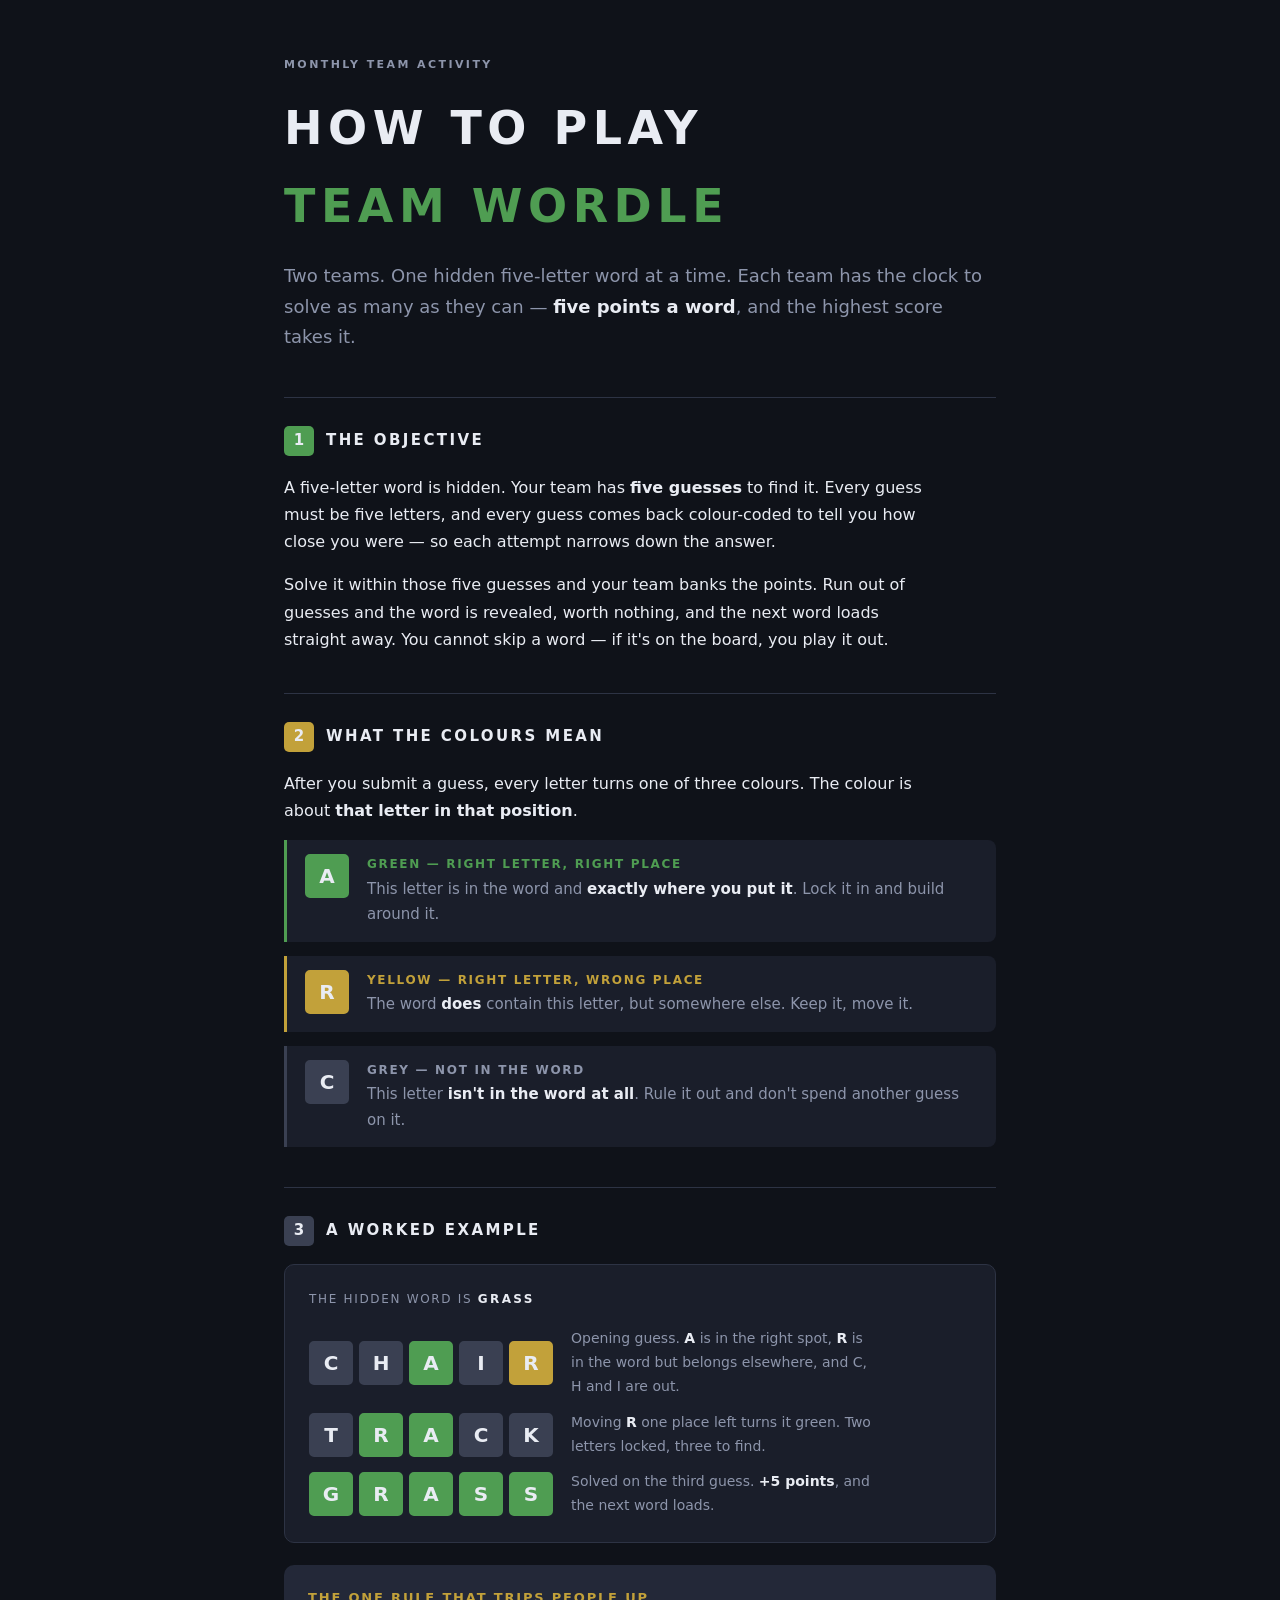
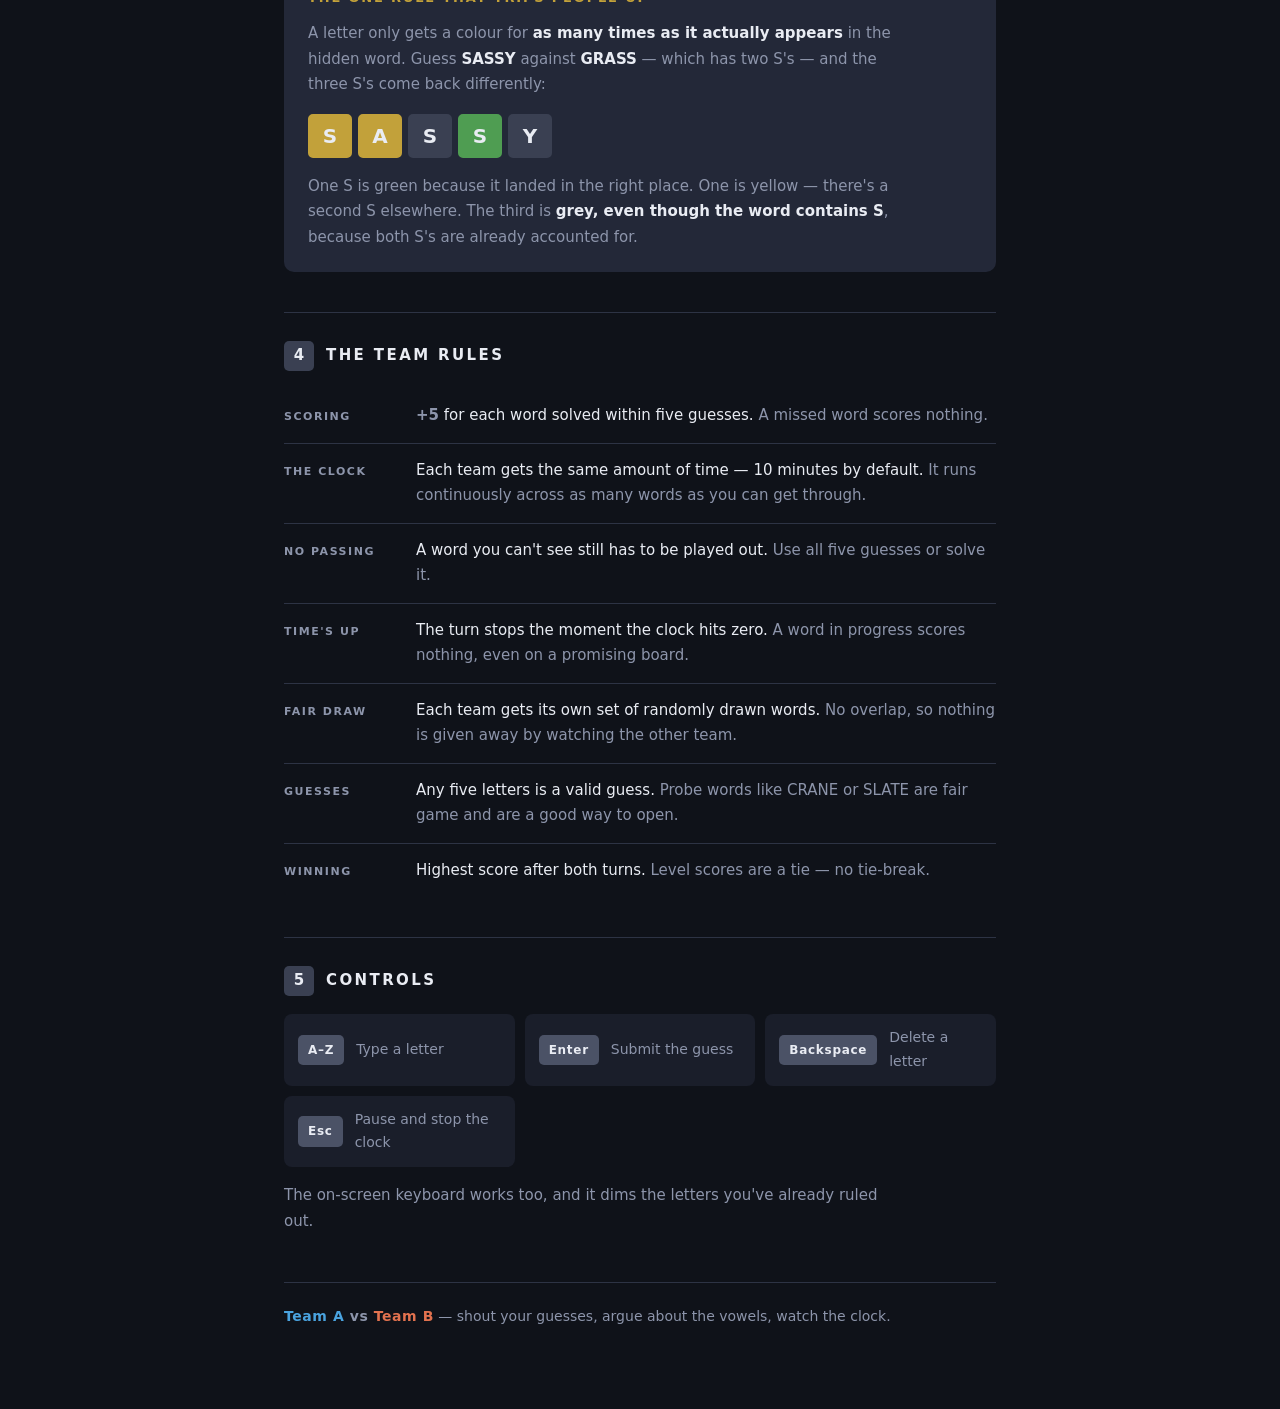
==== rules.html @ 2a56fc31 "Add files via upload" ====
<!DOCTYPE html>
<html lang="en">
<head>
<meta charset="utf-8">
<meta name="viewport" content="width=device-width, initial-scale=1">
<title>How to Play Team Wordle</title>
<style>
/* Single-theme by design: this page is the game's companion and shares its
   dark board look. No web fonts — it has to work offline from a flash drive. */
:root {
  --ink:      #0f1219;
  --surface:  #1a1e2a;
  --surface-2:#232838;
  --line:     #2d3344;
  --text:     #e9ecf3;
  --muted:    #8d95ab;
  --correct:  #4f9d52;
  --present:  #c2a13a;
  --absent:   #3a4052;
  --team-a:   #4aa3df;
  --team-b:   #e2724f;

  --sans: "Segoe UI", Inter, system-ui, -apple-system, Arial, sans-serif;
}

* { box-sizing: border-box; }

body {
  margin: 0;
  background: var(--ink);
  color: var(--text);
  font-family: var(--sans);
  font-size: 16px;
  line-height: 1.7;
  -webkit-font-smoothing: antialiased;
}

.page {
  max-width: 760px;
  margin: 0 auto;
  padding: 56px 24px 80px;
}

/* ---------- masthead ---------- */

.masthead { margin-bottom: 44px; }

.eyebrow {
  font-size: 11px;
  font-weight: 800;
  letter-spacing: .22em;
  text-transform: uppercase;
  color: var(--muted);
  margin-bottom: 14px;
}

h1 {
  font-size: clamp(30px, 5.5vw, 46px);
  font-weight: 800;
  letter-spacing: .12em;
  text-transform: uppercase;
  text-wrap: balance;
  margin: 0 0 16px;
}
h1 em { font-style: normal; color: var(--correct); }

.standfirst {
  font-size: 18px;
  color: var(--muted);
  max-width: 62ch;
  margin: 0;
}
.standfirst strong { color: var(--text); font-weight: 600; }

/* ---------- sections ---------- */

section {
  border-top: 1px solid var(--line);
  padding-top: 28px;
  margin-top: 40px;
}

h2 {
  display: flex;
  align-items: center;
  gap: 12px;
  font-size: 15px;
  font-weight: 800;
  letter-spacing: .16em;
  text-transform: uppercase;
  margin: 0 0 18px;
}

/* the section marker is a board tile — the page's one recurring motif */
.marker {
  flex: 0 0 auto;
  width: 30px;
  height: 30px;
  border-radius: 5px;
  display: grid;
  place-items: center;
  font-size: 15px;
  font-weight: 800;
  letter-spacing: 0;
  background: var(--absent);
}
.marker.c { background: var(--correct); }
.marker.p { background: var(--present); }

p { margin: 0 0 16px; max-width: 64ch; }
p:last-child { margin-bottom: 0; }

/* ---------- tiles ---------- */

.tile {
  display: inline-grid;
  place-items: center;
  width: 44px;
  height: 44px;
  border-radius: 5px;
  border: 2px solid var(--line);
  font-size: 20px;
  font-weight: 800;
  text-transform: uppercase;
  vertical-align: middle;
}
.tile.correct { background: var(--correct); border-color: var(--correct); }
.tile.present { background: var(--present); border-color: var(--present); }
.tile.absent  { background: var(--absent);  border-color: var(--absent);  }

/* ---------- colour legend ---------- */

.legend {
  display: flex;
  flex-direction: column;
  gap: 14px;
}

.legend-row {
  display: grid;
  grid-template-columns: 44px 1fr;
  gap: 18px;
  align-items: start;
  background: var(--surface);
  border-left: 3px solid var(--line);
  border-radius: 0 8px 8px 0;
  padding: 14px 18px;
}
.legend-row.is-correct { border-left-color: var(--correct); }
.legend-row.is-present { border-left-color: var(--present); }
.legend-row.is-absent  { border-left-color: var(--absent);  }

.legend-row .label {
  font-size: 12px;
  font-weight: 800;
  letter-spacing: .14em;
  text-transform: uppercase;
  margin-bottom: 2px;
}
.is-correct .label { color: var(--correct); }
.is-present .label { color: var(--present); }
.is-absent  .label { color: var(--muted);   }

.legend-row p {
  margin: 0;
  font-size: 15px;
  color: var(--muted);
}
.legend-row p strong { color: var(--text); font-weight: 600; }

/* ---------- worked example ---------- */

.example {
  background: var(--surface);
  border: 1px solid var(--line);
  border-radius: 10px;
  padding: 24px;
  overflow-x: auto;
}

.example-head {
  font-size: 12px;
  letter-spacing: .14em;
  text-transform: uppercase;
  color: var(--muted);
  margin-bottom: 18px;
}
.example-head b { color: var(--text); letter-spacing: .2em; }

.guess {
  display: flex;
  align-items: center;
  gap: 18px;
  margin-bottom: 12px;
}
.guess:last-of-type { margin-bottom: 0; }

.row { display: flex; gap: 6px; flex: 0 0 auto; }

.note {
  font-size: 14px;
  color: var(--muted);
  max-width: 34ch;
}
.note b { color: var(--text); font-weight: 600; }

/* ---------- duplicate-letter callout ---------- */

.callout {
  background: var(--surface-2);
  border-radius: 10px;
  padding: 22px 24px;
  margin-top: 22px;
  overflow-x: auto;
}
.callout h3 {
  font-size: 13px;
  font-weight: 800;
  letter-spacing: .14em;
  text-transform: uppercase;
  color: var(--present);
  margin: 0 0 12px;
}
.callout p { font-size: 15px; color: var(--muted); }
.callout p strong { color: var(--text); font-weight: 600; }
.callout .row { margin: 16px 0; }

/* ---------- team rules ---------- */

.rules-list {
  list-style: none;
  margin: 0;
  padding: 0;
  display: flex;
  flex-direction: column;
}
.rules-list li {
  display: grid;
  grid-template-columns: 112px 1fr;
  gap: 20px;
  align-items: baseline;
  padding: 14px 0;
  border-bottom: 1px solid var(--line);
}
.rules-list li:last-child { border-bottom: 0; }
.rules-list dt, .rules-list .k {
  font-size: 11px;
  font-weight: 800;
  letter-spacing: .14em;
  text-transform: uppercase;
  color: var(--muted);
}
.rules-list .v { margin: 0; color: var(--text); font-size: 15px; }
.rules-list .v span { color: var(--muted); }

.points {
  color: var(--correct);
  font-weight: 800;
  font-variant-numeric: tabular-nums;
}

/* ---------- controls ---------- */

.keys {
  display: grid;
  grid-template-columns: repeat(auto-fit, minmax(200px, 1fr));
  gap: 10px;
}
.key-row {
  display: flex;
  align-items: center;
  gap: 12px;
  background: var(--surface);
  border-radius: 8px;
  padding: 12px 14px;
}
kbd {
  flex: 0 0 auto;
  font-family: var(--sans);
  font-size: 12px;
  font-weight: 700;
  letter-spacing: .06em;
  background: #4b5266;
  color: var(--text);
  border-radius: 5px;
  padding: 5px 10px;
}
.key-row span { font-size: 14px; color: var(--muted); }

/* ---------- footer ---------- */

footer {
  margin-top: 48px;
  border-top: 1px solid var(--line);
  padding-top: 22px;
  font-size: 14px;
  color: var(--muted);
}
footer .vs { font-weight: 700; letter-spacing: .04em; }
footer .a { color: var(--team-a); }
footer .b { color: var(--team-b); }

a { color: var(--correct); }
a:focus-visible, .key-row:focus-visible { outline: 2px solid var(--correct); outline-offset: 2px; }

@media (max-width: 560px) {
  .page { padding: 36px 18px 56px; }
  .tile { width: 38px; height: 38px; font-size: 17px; }
  .legend-row { grid-template-columns: 38px 1fr; gap: 14px; }
  .guess { flex-direction: column; align-items: flex-start; gap: 8px; }
  .rules-list li { grid-template-columns: 1fr; gap: 4px; }
}
</style>
</head>
<body>
<main class="page">

  <header class="masthead">
    <div class="eyebrow">Monthly team activity</div>
    <h1>How to play <em>Team Wordle</em></h1>
    <p class="standfirst">
      Two teams. One hidden five-letter word at a time. Each team has the clock to
      solve as many as they can — <strong>five points a word</strong>, and the
      highest score takes it.
    </p>
  </header>

  <section>
    <h2><span class="marker c">1</span> The objective</h2>
    <p>
      A five-letter word is hidden. Your team has <strong>five guesses</strong> to
      find it. Every guess must be five letters, and every guess comes back
      colour-coded to tell you how close you were — so each attempt narrows down
      the answer.
    </p>
    <p>
      Solve it within those five guesses and your team banks the points. Run out
      of guesses and the word is revealed, worth nothing, and the next word loads
      straight away. You cannot skip a word — if it's on the board, you play it out.
    </p>
  </section>

  <section>
    <h2><span class="marker p">2</span> What the colours mean</h2>
    <p>
      After you submit a guess, every letter turns one of three colours. The colour
      is about <strong>that letter in that position</strong>.
    </p>

    <div class="legend">
      <div class="legend-row is-correct">
        <span class="tile correct">A</span>
        <div>
          <div class="label">Green — right letter, right place</div>
          <p>This letter is in the word and <strong>exactly where you put it</strong>. Lock it in and build around it.</p>
        </div>
      </div>

      <div class="legend-row is-present">
        <span class="tile present">R</span>
        <div>
          <div class="label">Yellow — right letter, wrong place</div>
          <p>The word <strong>does</strong> contain this letter, but somewhere else. Keep it, move it.</p>
        </div>
      </div>

      <div class="legend-row is-absent">
        <span class="tile absent">C</span>
        <div>
          <div class="label">Grey — not in the word</div>
          <p>This letter <strong>isn't in the word at all</strong>. Rule it out and don't spend another guess on it.</p>
        </div>
      </div>
    </div>
  </section>

  <section>
    <h2><span class="marker">3</span> A worked example</h2>

    <div class="example">
      <div class="example-head">The hidden word is <b>GRASS</b></div>

      <div class="guess">
        <div class="row">
          <span class="tile absent">C</span>
          <span class="tile absent">H</span>
          <span class="tile correct">A</span>
          <span class="tile absent">I</span>
          <span class="tile present">R</span>
        </div>
        <p class="note">Opening guess. <b>A</b> is in the right spot, <b>R</b> is in the word but belongs elsewhere, and C, H and I are out.</p>
      </div>

      <div class="guess">
        <div class="row">
          <span class="tile absent">T</span>
          <span class="tile correct">R</span>
          <span class="tile correct">A</span>
          <span class="tile absent">C</span>
          <span class="tile absent">K</span>
        </div>
        <p class="note">Moving <b>R</b> one place left turns it green. Two letters locked, three to find.</p>
      </div>

      <div class="guess">
        <div class="row">
          <span class="tile correct">G</span>
          <span class="tile correct">R</span>
          <span class="tile correct">A</span>
          <span class="tile correct">S</span>
          <span class="tile correct">S</span>
        </div>
        <p class="note">Solved on the third guess. <b class="points">+5 points</b>, and the next word loads.</p>
      </div>
    </div>

    <div class="callout">
      <h3>The one rule that trips people up</h3>
      <p>
        A letter only gets a colour for <strong>as many times as it actually appears</strong>
        in the hidden word. Guess <strong>SASSY</strong> against <strong>GRASS</strong> —
        which has two S's — and the three S's come back differently:
      </p>
      <div class="row">
        <span class="tile present">S</span>
        <span class="tile present">A</span>
        <span class="tile absent">S</span>
        <span class="tile correct">S</span>
        <span class="tile absent">Y</span>
      </div>
      <p>
        One S is green because it landed in the right place. One is yellow — there's a
        second S elsewhere. The third is <strong>grey, even though the word contains S</strong>,
        because both S's are already accounted for.
      </p>
    </div>
  </section>

  <section>
    <h2><span class="marker">4</span> The team rules</h2>
    <ul class="rules-list">
      <li>
        <span class="k">Scoring</span>
        <p class="v"><span class="points">+5</span> for each word solved within five guesses. <span>A missed word scores nothing.</span></p>
      </li>
      <li>
        <span class="k">The clock</span>
        <p class="v">Each team gets the same amount of time — 10 minutes by default. <span>It runs continuously across as many words as you can get through.</span></p>
      </li>
      <li>
        <span class="k">No passing</span>
        <p class="v">A word you can't see still has to be played out. <span>Use all five guesses or solve it.</span></p>
      </li>
      <li>
        <span class="k">Time's up</span>
        <p class="v">The turn stops the moment the clock hits zero. <span>A word in progress scores nothing, even on a promising board.</span></p>
      </li>
      <li>
        <span class="k">Fair draw</span>
        <p class="v">Each team gets its own set of randomly drawn words. <span>No overlap, so nothing is given away by watching the other team.</span></p>
      </li>
      <li>
        <span class="k">Guesses</span>
        <p class="v">Any five letters is a valid guess. <span>Probe words like CRANE or SLATE are fair game and are a good way to open.</span></p>
      </li>
      <li>
        <span class="k">Winning</span>
        <p class="v">Highest score after both turns. <span>Level scores are a tie — no tie-break.</span></p>
      </li>
    </ul>
  </section>

  <section>
    <h2><span class="marker">5</span> Controls</h2>
    <div class="keys">
      <div class="key-row"><kbd>A–Z</kbd><span>Type a letter</span></div>
      <div class="key-row"><kbd>Enter</kbd><span>Submit the guess</span></div>
      <div class="key-row"><kbd>Backspace</kbd><span>Delete a letter</span></div>
      <div class="key-row"><kbd>Esc</kbd><span>Pause and stop the clock</span></div>
    </div>
    <p style="margin-top:16px;color:var(--muted);font-size:15px;">
      The on-screen keyboard works too, and it dims the letters you've already ruled out.
    </p>
  </section>

  <footer>
    <span class="vs"><span class="a">Team A</span> vs <span class="b">Team B</span></span>
    — shout your guesses, argue about the vowels, watch the clock.
  </footer>

</main>
</body>
</html>
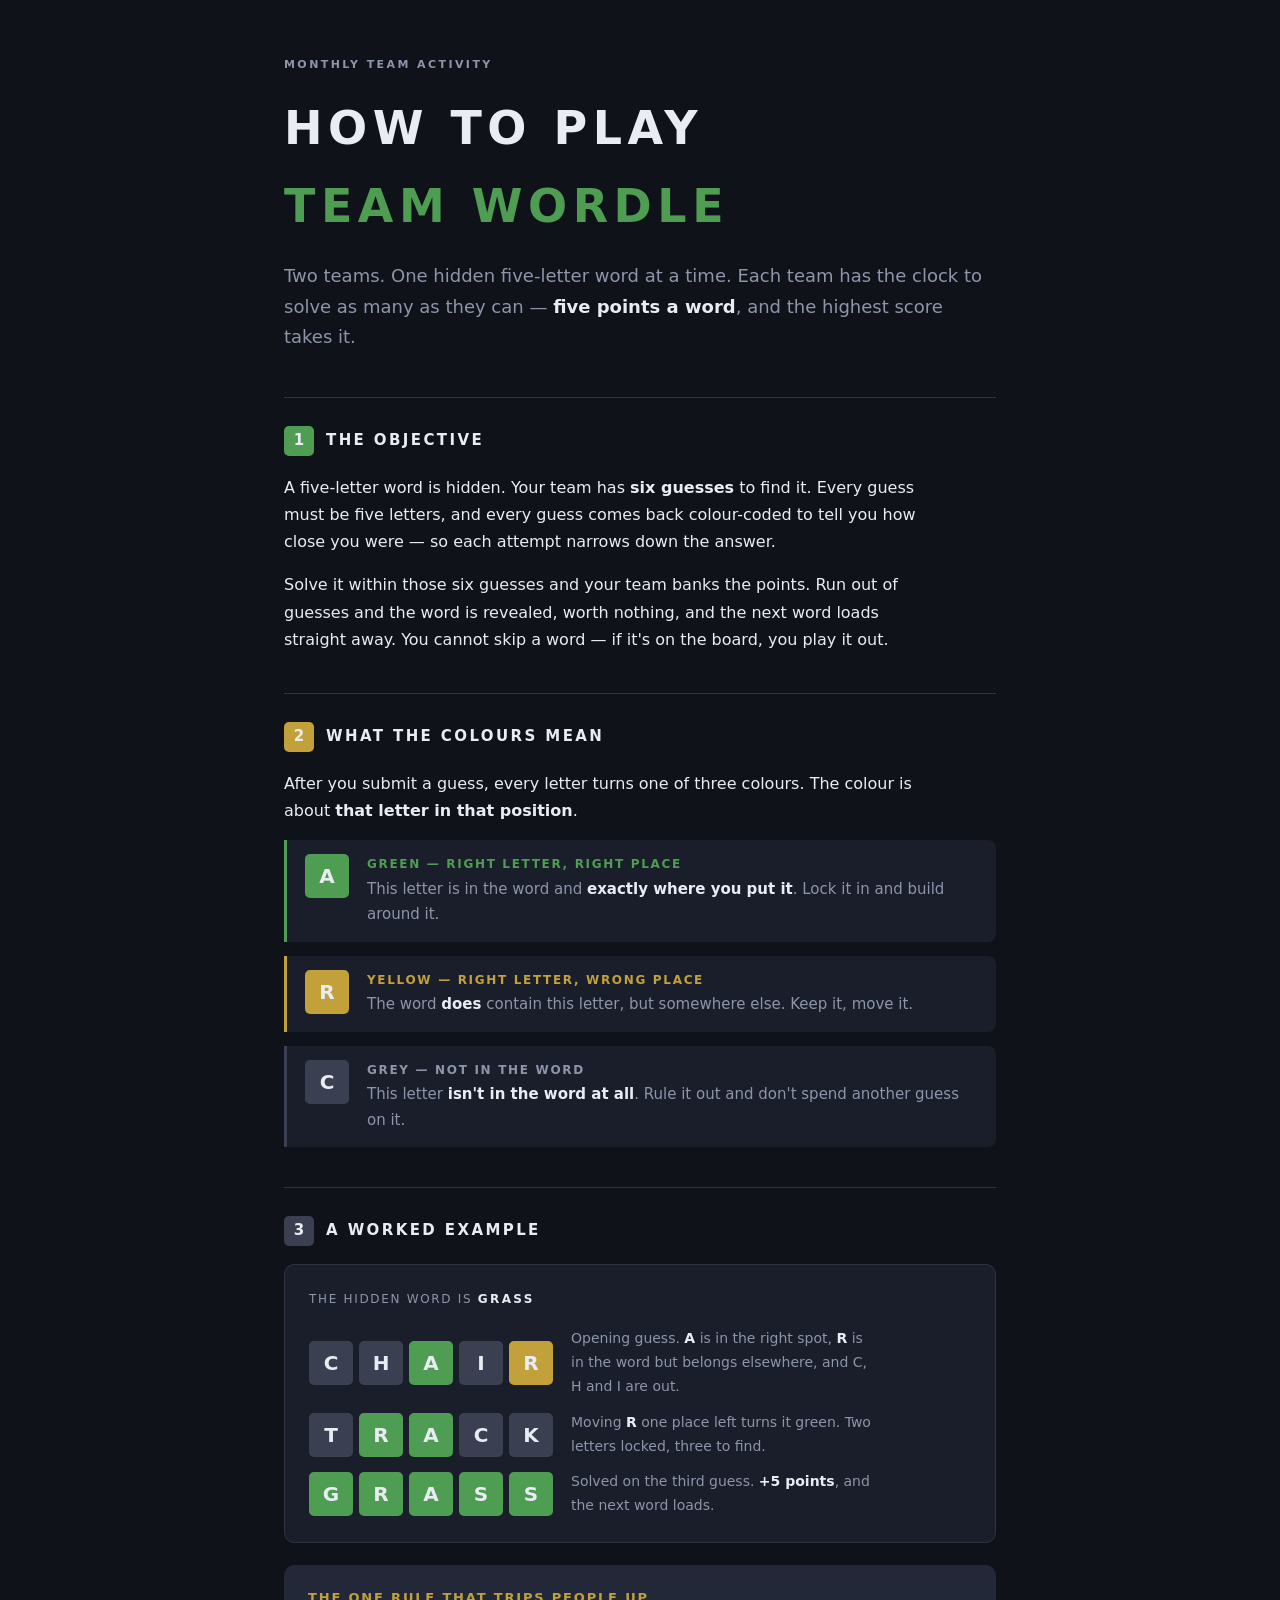
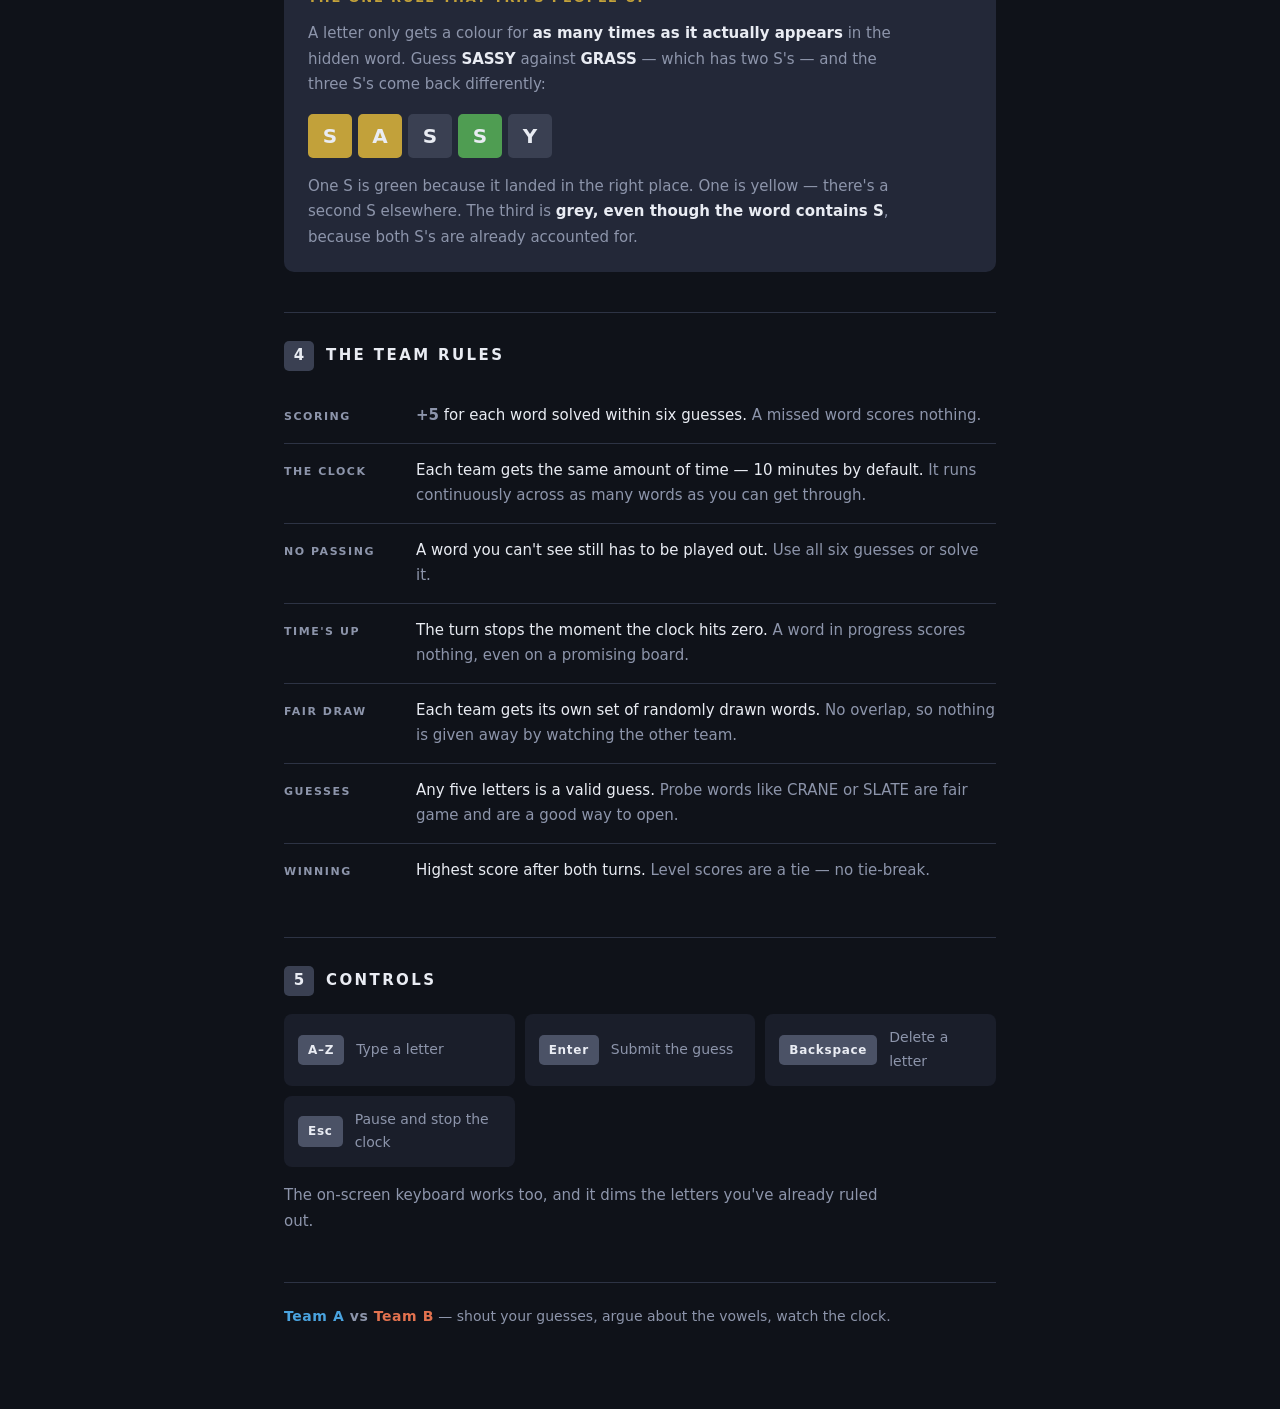
==== commit 32b1f2b3: "Give teams 6 attempts per word instead of 5 Bump CONFIG.maxAttempts to 6 and update the rules copy o" ====
--- a/rules.html
+++ b/rules.html
@@ -328,13 +328,13 @@
   <section>
     <h2><span class="marker c">1</span> The objective</h2>
     <p>
-      A five-letter word is hidden. Your team has <strong>five guesses</strong> to
+      A five-letter word is hidden. Your team has <strong>six guesses</strong> to
       find it. Every guess must be five letters, and every guess comes back
       colour-coded to tell you how close you were — so each attempt narrows down
       the answer.
     </p>
     <p>
-      Solve it within those five guesses and your team banks the points. Run out
+      Solve it within those six guesses and your team banks the points. Run out
       of guesses and the word is revealed, worth nothing, and the next word loads
       straight away. You cannot skip a word — if it's on the board, you play it out.
     </p>
@@ -441,7 +441,7 @@
     <ul class="rules-list">
       <li>
         <span class="k">Scoring</span>
-        <p class="v"><span class="points">+5</span> for each word solved within five guesses. <span>A missed word scores nothing.</span></p>
+        <p class="v"><span class="points">+5</span> for each word solved within six guesses. <span>A missed word scores nothing.</span></p>
       </li>
       <li>
         <span class="k">The clock</span>
@@ -449,7 +449,7 @@
       </li>
       <li>
         <span class="k">No passing</span>
-        <p class="v">A word you can't see still has to be played out. <span>Use all five guesses or solve it.</span></p>
+        <p class="v">A word you can't see still has to be played out. <span>Use all six guesses or solve it.</span></p>
       </li>
       <li>
         <span class="k">Time's up</span>
